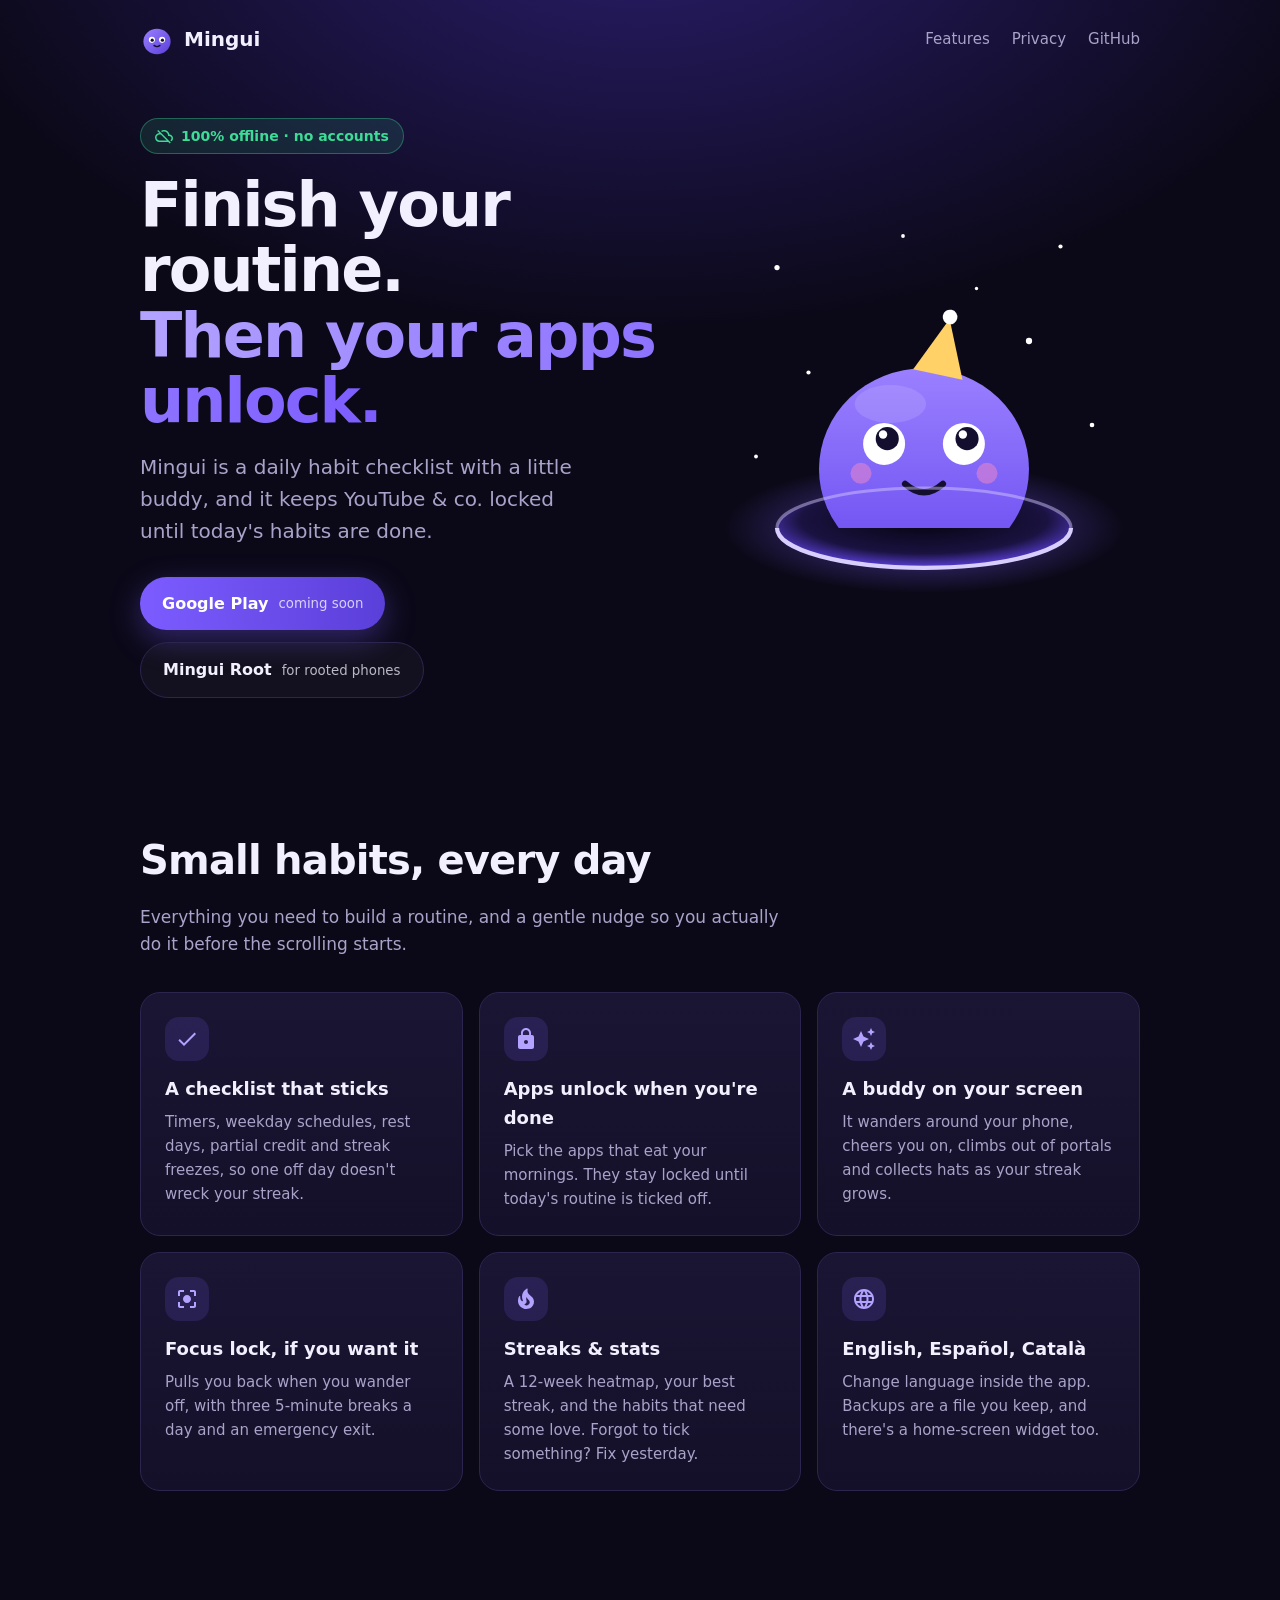
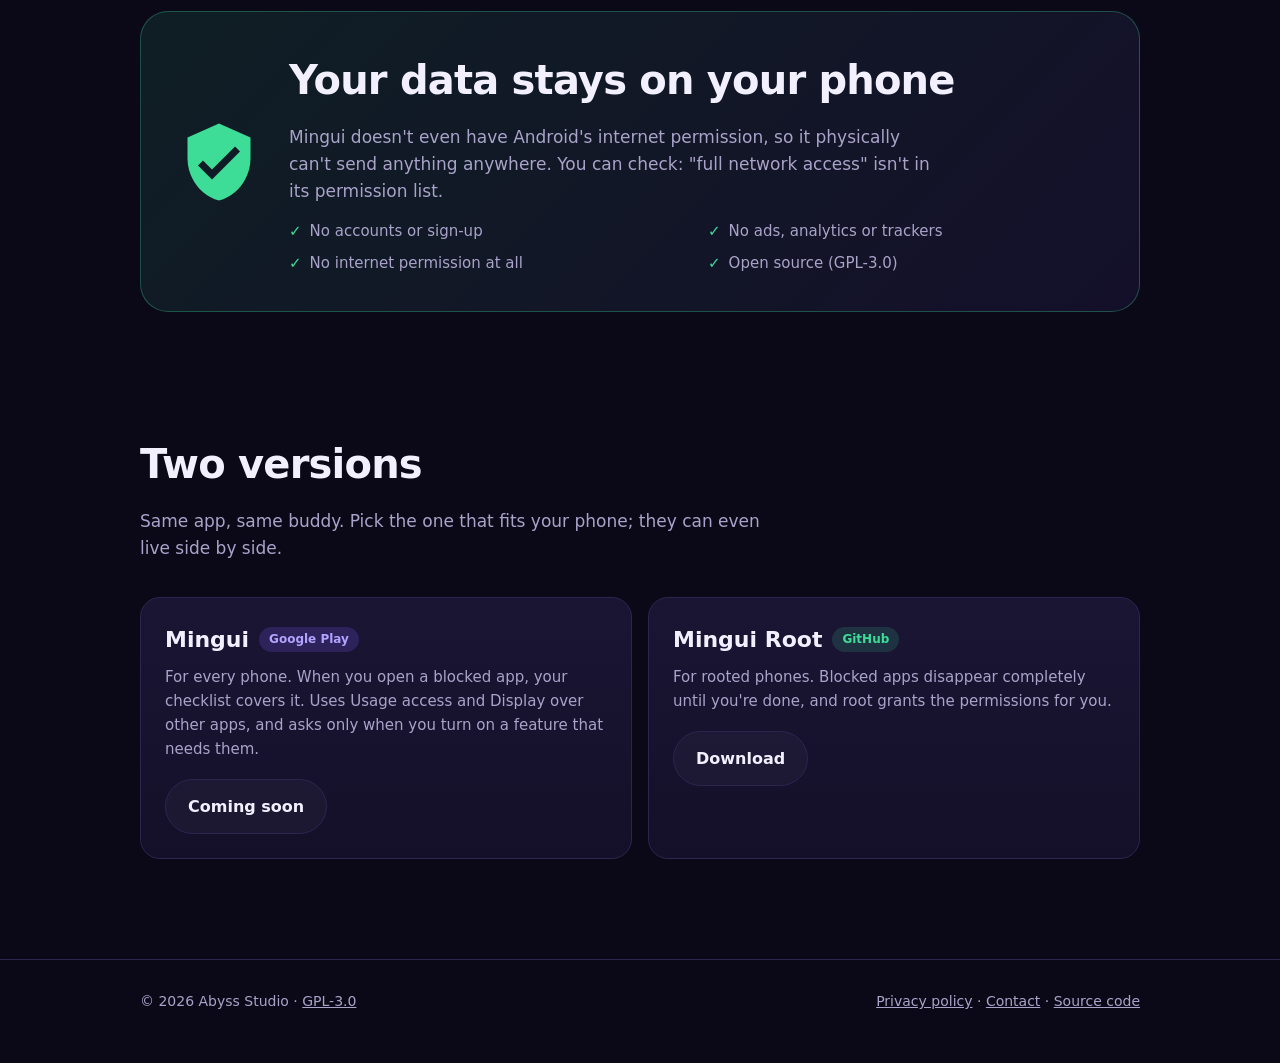
==== docs/index.html @ 01a509b3 "New website: landing page and styled privacy policy" ====
<!doctype html>
<html lang="en">
<head>
<meta charset="utf-8">
<meta name="viewport" content="width=device-width, initial-scale=1">
<title>Mingui: finish your routine, then your apps unlock</title>
<meta name="description" content="A habit checklist with a little buddy that keeps distracting apps locked until today's routine is done. 100% offline, no accounts, open source.">
<meta property="og:title" content="Mingui">
<meta property="og:description" content="Finish your routine, then your apps unlock. 100% offline.">
<meta name="theme-color" content="#0b0918">
<link rel="icon" href="favicon.svg" type="image/svg+xml">
<link rel="stylesheet" href="style.css">
</head>
<body>
<div class="wrap">
  <nav>
    <a class="brand" href="./"><svg viewBox="0 0 40 40" aria-hidden="true"><defs><linearGradient id="bg" x1="0" y1="0" x2="1" y2="1"><stop offset="0" stop-color="#9a80ff"/><stop offset="1" stop-color="#5b3fd9"/></linearGradient></defs><ellipse cx="20" cy="23" rx="16" ry="15" fill="url(#bg)"/><circle cx="14" cy="21" r="3.6" fill="#fff"/><circle cx="26" cy="21" r="3.6" fill="#fff"/><circle cx="14.4" cy="21.4" r="1.9" fill="#140f2e"/><circle cx="26.4" cy="21.4" r="1.9" fill="#140f2e"/><path d="M16.5 27.5q3.5 3 7 0" stroke="#140f2e" stroke-width="1.6" fill="none" stroke-linecap="round"/></svg>Mingui</a>
    <div class="links">
      <a href="#features" class="hide-sm">Features</a>
      <a href="privacy/">Privacy</a>
      <a href="https://github.com/abysstudio/mingui">GitHub</a>
    </div>
  </nav>

  <header class="hero">
    <div>
      <span class="badge"><svg width="18" height="18" fill="currentColor" viewBox="0 0 24 24" aria-hidden="true"><path d="M19.35,10.04C18.67,6.59 15.64,4 12,4c-1.48,0 -2.85,0.43 -4.01,1.17l1.46,1.46C10.21,6.23 11.08,6 12,6c3.04,0 5.5,2.46 5.5,5.5v0.5H19c1.66,0 3,1.34 3,3 0,1.13 -0.64,2.11 -1.56,2.62l1.45,1.45C23.16,18.16 24,16.68 24,15c0,-2.64 -2.05,-4.78 -4.65,-4.96zM3,5.27l2.75,2.74C2.56,8.15 0,10.77 0,14c0,3.31 2.69,6 6,6h11.73l2,2L21,20.73 4.27,4 3,5.27zM7.73,10l8,8H6c-2.21,0 -4,-1.79 -4,-4s1.79,-4 4,-4h1.73z"/></svg> 100% offline · no accounts</span>
      <h1>Finish your routine.<br><span class="grad">Then your apps unlock.</span></h1>
      <p class="lead">Mingui is a daily habit checklist with a little buddy, and it keeps YouTube &amp; co. locked until today's habits are done.</p>
      <div class="ctas">
        <span class="btn primary" aria-disabled="true">Google Play <small>coming soon</small></span>
        <a class="btn ghost" href="https://github.com/abysstudio/mingui/releases">Mingui Root <small>for rooted phones</small></a>
      </div>
    </div>
    <div class="scene"><svg viewBox="0 0 400 400" role="img" aria-label="Mingui's buddy climbing out of a glowing portal">
  <defs>
    <radialGradient id="halo" cx="50%" cy="50%" r="50%"><stop offset="0" stop-color="#b3a3ff" stop-opacity=".7"/><stop offset=".6" stop-color="#7c5cff" stop-opacity=".25"/><stop offset="1" stop-color="#7c5cff" stop-opacity="0"/></radialGradient>
    <radialGradient id="hole" cx="50%" cy="40%" r="60%"><stop offset="0" stop-color="#05030f"/><stop offset=".7" stop-color="#1a1240"/><stop offset="1" stop-color="#5b3fd9"/></radialGradient>
    <linearGradient id="body" x1="0" y1="0" x2="0" y2="1"><stop offset="0" stop-color="#9a80ff"/><stop offset="1" stop-color="#6a4cf0"/></linearGradient>
    <clipPath id="above"><rect x="0" y="0" width="400" height="318"/></clipPath>
  </defs>
  <g fill="#fff">
    <circle class="star" cx="60" cy="70" r="2.5"/><circle class="star" cx="330" cy="50" r="2"/><circle class="star" cx="300" cy="140" r="3"/>
    <circle class="star" cx="90" cy="170" r="2"/><circle class="star" cx="180" cy="40" r="1.8"/><circle class="star" cx="360" cy="220" r="2.2"/>
    <circle class="star" cx="40" cy="250" r="1.8"/><circle class="star" cx="250" cy="90" r="1.6"/>
  </g>
  <ellipse cx="200" cy="318" rx="190" ry="62" fill="url(#halo)"/>
  <ellipse cx="200" cy="318" rx="140" ry="38" fill="url(#hole)"/>
  <g clip-path="url(#above)">
    <g class="buddy">
      <ellipse cx="200" cy="262" rx="100" ry="96" fill="url(#body)"/>
      <ellipse cx="168" cy="200" rx="34" ry="18" fill="#fff" opacity=".12"/>
      <g class="eyes">
        <circle cx="162" cy="238" r="20" fill="#fff"/><circle cx="238" cy="238" r="20" fill="#fff"/>
        <circle cx="165" cy="233" r="11" fill="#140f2e"/><circle cx="241" cy="233" r="11" fill="#140f2e"/>
        <circle cx="161" cy="229" r="4" fill="#fff"/><circle cx="237" cy="229" r="4" fill="#fff"/>
      </g>
      <path d="M182 276q18 16 36 0" stroke="#140f2e" stroke-width="6" fill="none" stroke-linecap="round"/>
      <circle cx="140" cy="266" r="10" fill="#ff8fc0" opacity=".45"/><circle cx="260" cy="266" r="10" fill="#ff8fc0" opacity=".45"/>
      <g transform="rotate(12 214 168)"><path d="M190 172 L238 172 L214 118 Z" fill="#ffd166"/><circle cx="214" cy="116" r="7" fill="#fff"/></g>
    </g>
  </g>
  <path d="M60 318 A140 38 0 0 0 340 318" stroke="#d9cfff" stroke-width="4" fill="none"/>
  <path d="M60 318 A140 38 0 0 1 340 318" stroke="#d9cfff" stroke-opacity=".45" stroke-width="3" fill="none"/>
</svg></div>
  </header>
</div>

<section id="features">
  <div class="wrap">
    <h2>Small habits, every day</h2>
    <p class="sub">Everything you need to build a routine, and a gentle nudge so you actually do it before the scrolling starts.</p>
    <div class="grid">
        <div class="card"><div class="ic"><svg viewBox="0 0 24 24" aria-hidden="true"><path d="M9,16.17L4.83,12l-1.42,1.41L9,19 21,7l-1.41,-1.41z"/></svg></div><h3>A checklist that sticks</h3><p>Timers, weekday schedules, rest days, partial credit and streak freezes, so one off day doesn't wreck your streak.</p></div>
        <div class="card"><div class="ic"><svg viewBox="0 0 24 24" aria-hidden="true"><path d="M18,8h-1V6c0,-2.76 -2.24,-5 -5,-5S7,3.24 7,6v2H6c-1.1,0 -2,0.9 -2,2v10c0,1.1 0.9,2 2,2h12c1.1,0 2,-0.9 2,-2V10c0,-1.1 -0.9,-2 -2,-2zM12,17c-1.1,0 -2,-0.9 -2,-2s0.9,-2 2,-2 2,0.9 2,2 -0.9,2 -2,2zM15.1,8H8.9V6c0,-1.71 1.39,-3.1 3.1,-3.1 1.71,0 3.1,1.39 3.1,3.1v2z"/></svg></div><h3>Apps unlock when you're done</h3><p>Pick the apps that eat your mornings. They stay locked until today's routine is ticked off.</p></div>
        <div class="card"><div class="ic"><svg viewBox="0 0 24 24" aria-hidden="true"><path d="M19,9l1.25,-2.75L23,5l-2.75,-1.25L19,1l-1.25,2.75L15,5l2.75,1.25L19,9zM11.5,9.5L9,4L6.5,9.5L1,12l5.5,2.5L9,20l2.5,-5.5L17,12L11.5,9.5zM19,15l-1.25,2.75L15,19l2.75,1.25L19,23l1.25,-2.75L23,19l-2.75,-1.25L19,15z"/></svg></div><h3>A buddy on your screen</h3><p>It wanders around your phone, cheers you on, climbs out of portals and collects hats as your streak grows.</p></div>
        <div class="card"><div class="ic"><svg viewBox="0 0 24 24" aria-hidden="true"><path d="M12,8c-2.21,0 -4,1.79 -4,4s1.79,4 4,4 4,-1.79 4,-4 -1.79,-4 -4,-4zM5,15L3,15v4c0,1.1 0.9,2 2,2h4v-2L5,19v-4zM5,5h4L9,3L5,3c-1.1,0 -2,0.9 -2,2v4h2L5,5zM19,3h-4v2h4v4h2L21,5c0,-1.1 -0.9,-2 -2,-2zM19,19h-4v2h4c1.1,0 2,-0.9 2,-2v-4h-2v4z"/></svg></div><h3>Focus lock, if you want it</h3><p>Pulls you back when you wander off, with three 5-minute breaks a day and an emergency exit.</p></div>
        <div class="card"><div class="ic"><svg viewBox="0 0 24 24" aria-hidden="true"><path d="M19.48,12.35c-1.57,-4.08 -7.16,-4.3 -5.81,-10.23c0.1,-0.44 -0.37,-0.78 -0.75,-0.55C9.29,3.71 6.68,8 8.87,13.62c0.18,0.46 -0.36,0.89 -0.75,0.59c-1.81,-1.37 -2,-3.34 -1.84,-4.75c0.06,-0.52 -0.62,-0.77 -0.91,-0.34C4.69,10.16 4,11.84 4,14.37c0.38,5.6 5.11,7.32 6.81,7.54c2.43,0.31 5.06,-0.14 6.95,-1.87C19.84,18.11 20.6,15.03 19.48,12.35zM10.2,17.38c1.44,-0.35 2.18,-1.39 2.38,-2.31c0.33,-1.43 -0.96,-2.83 -0.09,-5.09c0.33,1.87 3.27,3.04 3.27,5.08C15.84,17.59 13.1,19.76 10.2,17.38z"/></svg></div><h3>Streaks & stats</h3><p>A 12-week heatmap, your best streak, and the habits that need some love. Forgot to tick something? Fix yesterday.</p></div>
        <div class="card"><div class="ic"><svg viewBox="0 0 24 24" aria-hidden="true"><path d="M11.99,2C6.47,2 2,6.48 2,12s4.47,10 9.99,10C17.52,22 22,17.52 22,12S17.52,2 11.99,2zM18.92,8h-2.95c-0.32,-1.25 -0.78,-2.45 -1.38,-3.56 1.84,0.63 3.37,1.91 4.33,3.56zM12,4.04c0.83,1.2 1.48,2.53 1.91,3.96h-3.82c0.43,-1.43 1.08,-2.76 1.91,-3.96zM4.26,14C4.1,13.36 4,12.69 4,12s0.1,-1.36 0.26,-2h3.38c-0.08,0.66 -0.14,1.32 -0.14,2s0.06,1.34 0.14,2H4.26zM5.08,16h2.95c0.32,1.25 0.78,2.45 1.38,3.56 -1.84,-0.63 -3.37,-1.9 -4.33,-3.56zM8.03,8H5.08c0.96,-1.66 2.49,-2.93 4.33,-3.56C8.81,5.55 8.35,6.75 8.03,8zM12,19.96c-0.83,-1.2 -1.48,-2.53 -1.91,-3.96h3.82c-0.43,1.43 -1.08,2.76 -1.91,3.96zM14.34,14H9.66c-0.09,-0.66 -0.16,-1.32 -0.16,-2s0.07,-1.35 0.16,-2h4.68c0.09,0.65 0.16,1.32 0.16,2s-0.07,1.34 -0.16,2zM14.59,19.56c0.6,-1.11 1.06,-2.31 1.38,-3.56h2.95c-0.96,1.65 -2.49,2.93 -4.33,3.56zM16.36,14c0.08,-0.66 0.14,-1.32 0.14,-2s-0.06,-1.34 -0.14,-2h3.38c0.16,0.64 0.26,1.31 0.26,2s-0.1,1.36 -0.26,2h-3.38z"/></svg></div><h3>English, Español, Català</h3><p>Change language inside the app. Backups are a file you keep, and there's a home-screen widget too.</p></div>
    </div>
  </div>
</section>

<section>
  <div class="wrap">
    <div class="offline">
      <svg class="shield" viewBox="0 0 24 24" fill="currentColor" aria-hidden="true"><path d="M12,1L3,5v6c0,5.55 3.84,10.74 9,12 5.16,-1.26 9,-6.45 9,-12V5l-9,-4zM10,17l-4,-4 1.41,-1.41L10,14.17l6.59,-6.59L18,9l-8,8z"/></svg>
      <div>
        <h2>Your data stays on your phone</h2>
        <p class="sub" style="margin:0">Mingui doesn't even have Android's internet permission, so it physically can't send anything anywhere. You can check: "full network access" isn't in its permission list.</p>
        <ul>
          <li>No accounts or sign-up</li>
          <li>No ads, analytics or trackers</li>
          <li>No internet permission at all</li>
          <li>Open source (GPL-3.0)</li>
        </ul>
      </div>
    </div>
  </div>
</section>

<section>
  <div class="wrap">
    <h2>Two versions</h2>
    <p class="sub">Same app, same buddy. Pick the one that fits your phone; they can even live side by side.</p>
    <div class="versions">
      <div class="card version">
        <h3>Mingui <span class="pill">Google Play</span></h3>
        <p>For every phone. When you open a blocked app, your checklist covers it. Uses Usage access and Display over other apps, and asks only when you turn on a feature that needs them.</p>
        <span class="btn ghost" aria-disabled="true">Coming soon</span>
      </div>
      <div class="card version">
        <h3>Mingui Root <span class="pill green">GitHub</span></h3>
        <p>For rooted phones. Blocked apps disappear completely until you're done, and root grants the permissions for you.</p>
        <a class="btn ghost" href="https://github.com/abysstudio/mingui/releases">Download</a>
      </div>
    </div>
  </div>
</section>

<footer>
  <div class="wrap">
    <span>© 2026 Abyss Studio · <a href="https://github.com/abysstudio/mingui/blob/main/LICENSE">GPL-3.0</a></span>
    <span><a href="privacy/">Privacy policy</a> · <a href="https://github.com/abysstudio/mingui/issues">Contact</a> · <a href="https://github.com/abysstudio/mingui">Source code</a></span>
  </div>
</footer>
</body>
</html>
---- docs/style.css ----
:root {
  --bg: #0b0918;
  --bg2: #141029;
  --card: #1a1533;
  --border: #2c2550;
  --text: #f2f0ff;
  --muted: #a9a3c9;
  --accent: #7c5cff;
  --accent2: #b3a3ff;
  --good: #3ddc97;
  --radius: 20px;
  color-scheme: dark;
}

* { box-sizing: border-box; }

html { scroll-behavior: smooth; }

body {
  margin: 0;
  background: radial-gradient(1200px 700px at 50% -10%, #2a1d6b 0%, var(--bg) 60%) fixed, var(--bg);
  color: var(--text);
  font: 17px/1.6 "Inter", system-ui, -apple-system, "Segoe UI", Roboto, sans-serif;
  -webkit-font-smoothing: antialiased;
}

a { color: var(--accent2); }
a:hover { color: #fff; }

.wrap { max-width: 1040px; margin: 0 auto; padding: 0 20px; }

/* ---- nav */
nav { display: flex; align-items: center; justify-content: space-between; padding: 22px 0; }
.brand { display: flex; align-items: center; gap: 10px; font-weight: 700; font-size: 20px; color: var(--text); text-decoration: none; }
.brand svg { width: 34px; height: 34px; }
nav .links { display: flex; gap: 22px; font-size: 15px; }
nav .links a { color: var(--muted); text-decoration: none; }
nav .links a:hover { color: var(--text); }

/* ---- hero */
.hero { display: grid; grid-template-columns: 1.1fr 0.9fr; gap: 40px; align-items: center; padding: 40px 0 70px; }
.badge {
  display: inline-flex; align-items: center; gap: 8px; padding: 6px 14px; border-radius: 999px;
  background: rgba(61, 220, 151, 0.12); border: 1px solid rgba(61, 220, 151, 0.35);
  color: var(--good); font-size: 14px; font-weight: 600;
}
h1 { font-size: clamp(38px, 6vw, 62px); line-height: 1.05; letter-spacing: -0.03em; margin: 18px 0 18px; }
h1 .grad { background: linear-gradient(90deg, var(--accent2), var(--accent)); -webkit-background-clip: text; background-clip: text; color: transparent; }
.lead { font-size: 20px; color: var(--muted); max-width: 34ch; margin: 0 0 30px; }
.ctas { display: flex; flex-wrap: wrap; gap: 12px; }
.btn {
  display: inline-flex; align-items: center; gap: 10px; padding: 14px 22px; border-radius: 999px;
  font-weight: 600; text-decoration: none; font-size: 16px; transition: transform .15s ease, box-shadow .15s ease;
}
.btn:hover { transform: translateY(-2px); }
.btn.primary { background: linear-gradient(90deg, var(--accent), #5b3fd9); color: #fff; box-shadow: 0 10px 30px rgba(124, 92, 255, .35); }
.btn.ghost { border: 1px solid var(--border); color: var(--text); background: rgba(255, 255, 255, .03); }
.btn small { font-weight: 500; opacity: .75; }

/* ---- buddy scene */
.scene { position: relative; aspect-ratio: 1; max-width: 420px; justify-self: center; width: 100%; }
.scene svg { width: 100%; height: 100%; overflow: visible; }
.buddy { animation: rise 3.2s ease-in-out infinite; transform-origin: 50% 100%; transform-box: fill-box; }
.eyes { animation: blink 4.5s infinite; transform-origin: center; transform-box: fill-box; }
.star { animation: twinkle 3s ease-in-out infinite; }
.star:nth-child(2n) { animation-delay: 1.1s; }
.star:nth-child(3n) { animation-delay: 2.1s; }
@keyframes rise { 0%, 100% { transform: translateY(6px); } 50% { transform: translateY(-10px); } }
@keyframes blink { 0%, 94%, 100% { transform: scaleY(1); } 96% { transform: scaleY(0.1); } }
@keyframes twinkle { 0%, 100% { opacity: .25; } 50% { opacity: 1; } }

/* ---- sections */
section { padding: 60px 0; }
h2 { font-size: clamp(28px, 4vw, 40px); letter-spacing: -0.02em; margin: 0 0 12px; }
.sub { color: var(--muted); margin: 0 0 34px; max-width: 60ch; }

.grid { display: grid; grid-template-columns: repeat(3, 1fr); gap: 16px; }
.card {
  background: linear-gradient(180deg, var(--card), var(--bg2)); border: 1px solid var(--border);
  border-radius: var(--radius); padding: 24px;
}
.card .ic {
  width: 44px; height: 44px; border-radius: 14px; display: grid; place-items: center;
  background: rgba(124, 92, 255, .16); color: var(--accent2); margin-bottom: 14px;
}
.card .ic svg { width: 24px; height: 24px; fill: currentColor; }
.card h3 { margin: 0 0 6px; font-size: 18px; }
.card p { margin: 0; color: var(--muted); font-size: 15px; }

/* ---- offline band */
.offline {
  display: grid; grid-template-columns: auto 1fr; gap: 28px; align-items: center;
  background: linear-gradient(135deg, rgba(61, 220, 151, .1), rgba(124, 92, 255, .08));
  border: 1px solid rgba(61, 220, 151, .3); border-radius: 28px; padding: 36px;
}
.offline .shield { width: 84px; height: 84px; color: var(--good); }
.offline ul { margin: 14px 0 0; padding: 0; list-style: none; display: grid; grid-template-columns: 1fr 1fr; gap: 8px 24px; }
.offline li { color: var(--muted); font-size: 15px; }
.offline li::before { content: "✓"; color: var(--good); font-weight: 700; margin-right: 8px; }

/* ---- versions */
.versions { display: grid; grid-template-columns: 1fr 1fr; gap: 16px; }
.version h3 { display: flex; align-items: center; gap: 10px; font-size: 22px; margin: 0 0 8px; }
.pill { font-size: 12px; font-weight: 600; padding: 3px 10px; border-radius: 999px; background: rgba(124, 92, 255, .2); color: var(--accent2); }
.pill.green { background: rgba(61, 220, 151, .15); color: var(--good); }
.version p { color: var(--muted); margin: 0 0 18px; }

/* ---- footer */
footer { border-top: 1px solid var(--border); margin-top: 40px; padding: 30px 0 50px; color: var(--muted); font-size: 14px; }
footer .wrap { display: flex; flex-wrap: wrap; gap: 14px; justify-content: space-between; }
footer a { color: var(--muted); }

/* ---- long text (privacy) */
.doc { max-width: 720px; margin: 0 auto; padding: 30px 20px 40px; }
.doc h1 { font-size: clamp(34px, 5vw, 46px); }
.doc .meta { color: var(--muted); margin-top: -6px; }
.doc h2 { font-size: 24px; margin-top: 40px; }
.doc p, .doc li { color: #d9d5f2; }
.doc .tldr { background: rgba(61, 220, 151, .1); border: 1px solid rgba(61, 220, 151, .3); border-radius: 18px; padding: 18px 22px; color: var(--text); }
.doc dl { display: grid; gap: 12px; }
.doc dt { font-weight: 600; }
.doc dd { margin: 2px 0 0; color: var(--muted); }

@media (max-width: 820px) {
  .hero { grid-template-columns: 1fr; padding-top: 10px; text-align: center; }
  .lead { margin-left: auto; margin-right: auto; }
  .ctas { justify-content: center; }
  .scene { max-width: 300px; grid-row: 1; }
  .grid { grid-template-columns: 1fr 1fr; }
  .versions, .offline ul { grid-template-columns: 1fr; }
  .offline { grid-template-columns: 1fr; text-align: center; justify-items: center; padding: 28px 20px; }
  .offline ul { text-align: left; }
  nav .links a.hide-sm { display: none; }
}
@media (max-width: 520px) {
  .grid { grid-template-columns: 1fr; }
  body { font-size: 16px; }
}
@media (prefers-reduced-motion: reduce) {
  .buddy, .eyes, .star { animation: none; }
  .btn { transition: none; }
}
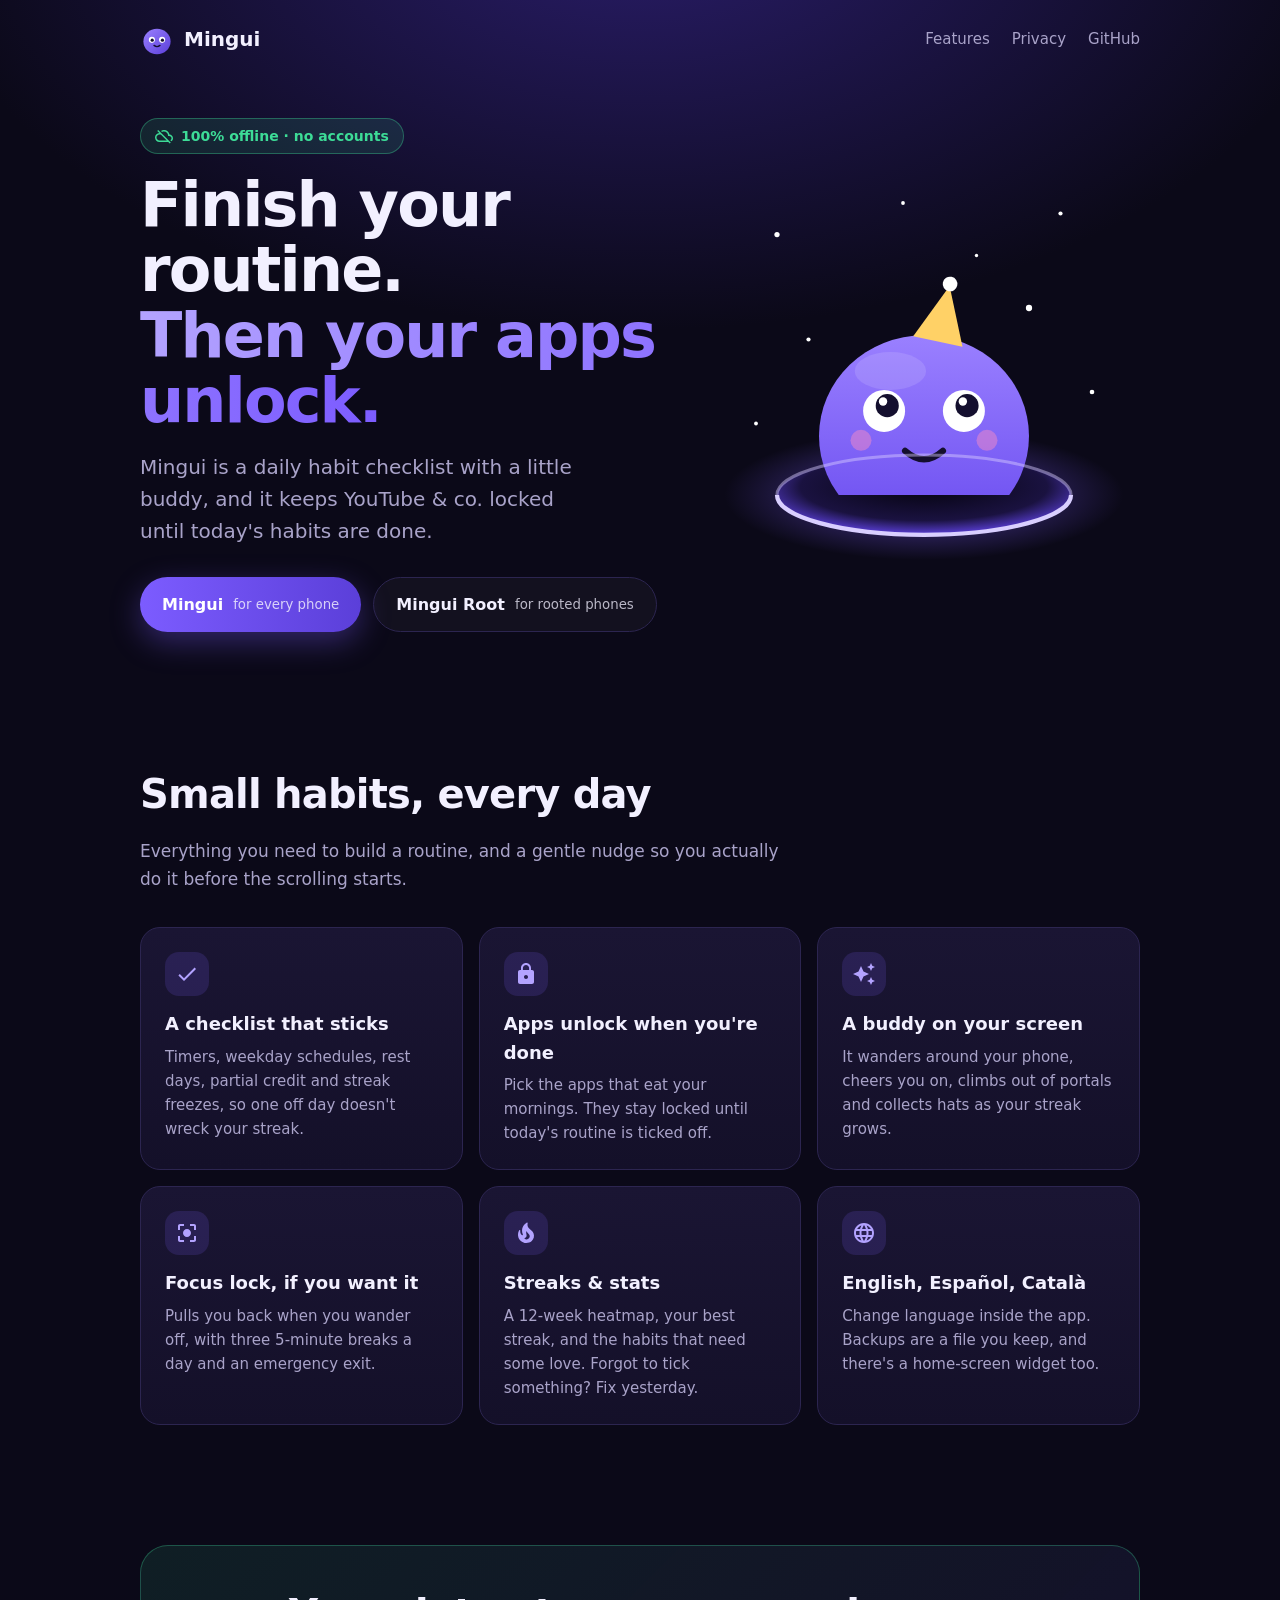
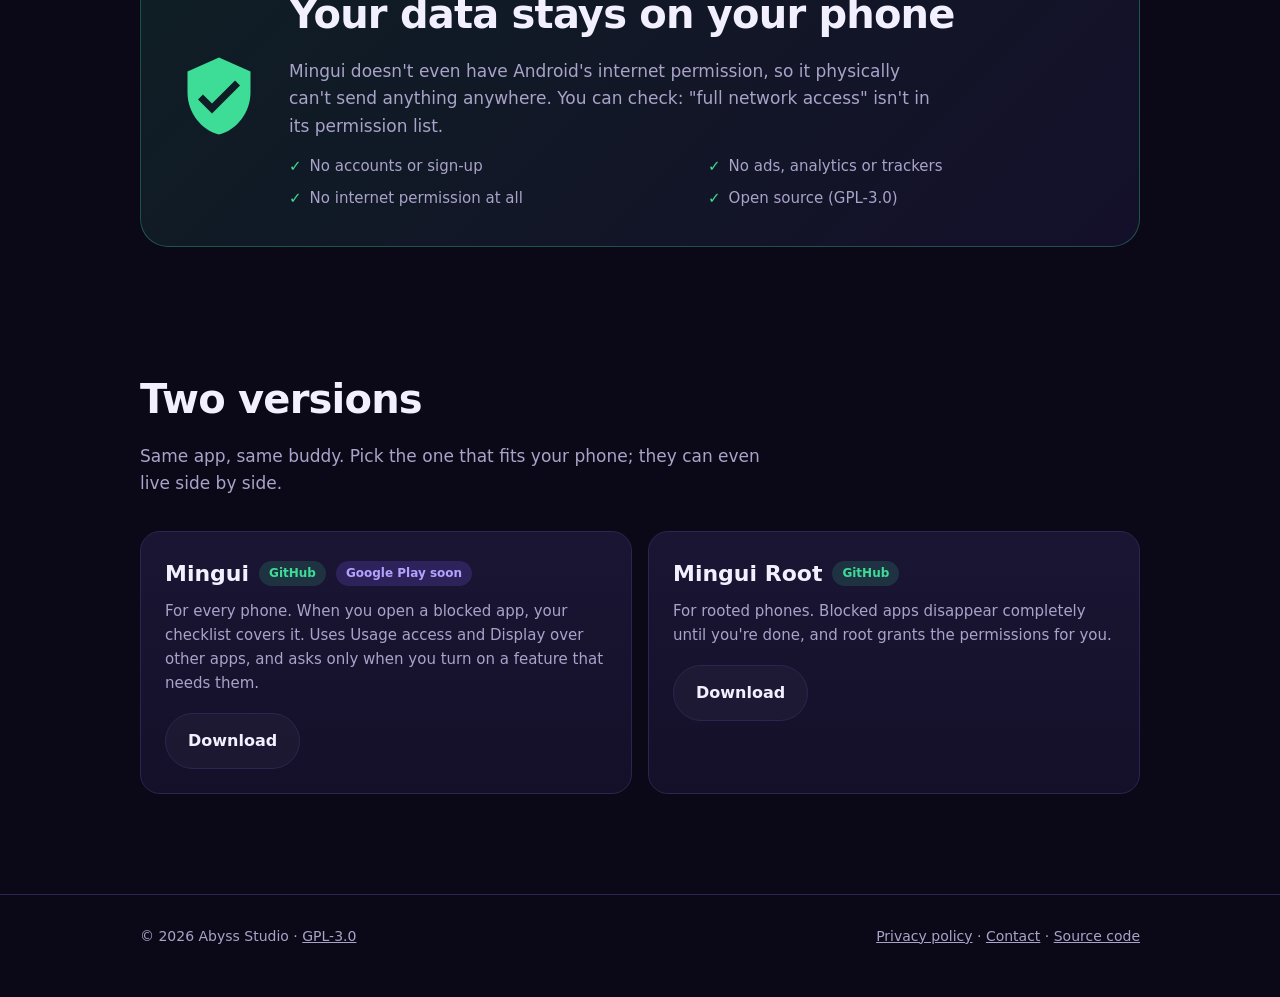
==== commit d0bec56d: "Website: download Mingui from GitHub releases Co-Authored-By: Claude Opus 5.5 (1M context) <noreply@" ====
--- a/docs/index.html
+++ b/docs/index.html
@@ -28,8 +28,8 @@
       <h1>Finish your routine.<br><span class="grad">Then your apps unlock.</span></h1>
       <p class="lead">Mingui is a daily habit checklist with a little buddy, and it keeps YouTube &amp; co. locked until today's habits are done.</p>
       <div class="ctas">
-        <span class="btn primary" aria-disabled="true">Google Play <small>coming soon</small></span>
-        <a class="btn ghost" href="https://github.com/abysstudio/mingui/releases">Mingui Root <small>for rooted phones</small></a>
+        <a class="btn primary" href="https://github.com/abysstudio/mingui/releases/latest">Mingui <small>for every phone</small></a>
+        <a class="btn ghost" href="https://github.com/abysstudio/mingui/releases/latest">Mingui Root <small>for rooted phones</small></a>
       </div>
     </div>
     <div class="scene"><svg viewBox="0 0 400 400" role="img" aria-label="Mingui's buddy climbing out of a glowing portal">
@@ -105,14 +105,14 @@
     <p class="sub">Same app, same buddy. Pick the one that fits your phone; they can even live side by side.</p>
     <div class="versions">
       <div class="card version">
-        <h3>Mingui <span class="pill">Google Play</span></h3>
+        <h3>Mingui <span class="pill green">GitHub</span> <span class="pill">Google Play soon</span></h3>
         <p>For every phone. When you open a blocked app, your checklist covers it. Uses Usage access and Display over other apps, and asks only when you turn on a feature that needs them.</p>
-        <span class="btn ghost" aria-disabled="true">Coming soon</span>
+        <a class="btn ghost" href="https://github.com/abysstudio/mingui/releases/latest">Download</a>
       </div>
       <div class="card version">
         <h3>Mingui Root <span class="pill green">GitHub</span></h3>
         <p>For rooted phones. Blocked apps disappear completely until you're done, and root grants the permissions for you.</p>
-        <a class="btn ghost" href="https://github.com/abysstudio/mingui/releases">Download</a>
+        <a class="btn ghost" href="https://github.com/abysstudio/mingui/releases/latest">Download</a>
       </div>
     </div>
   </div>
